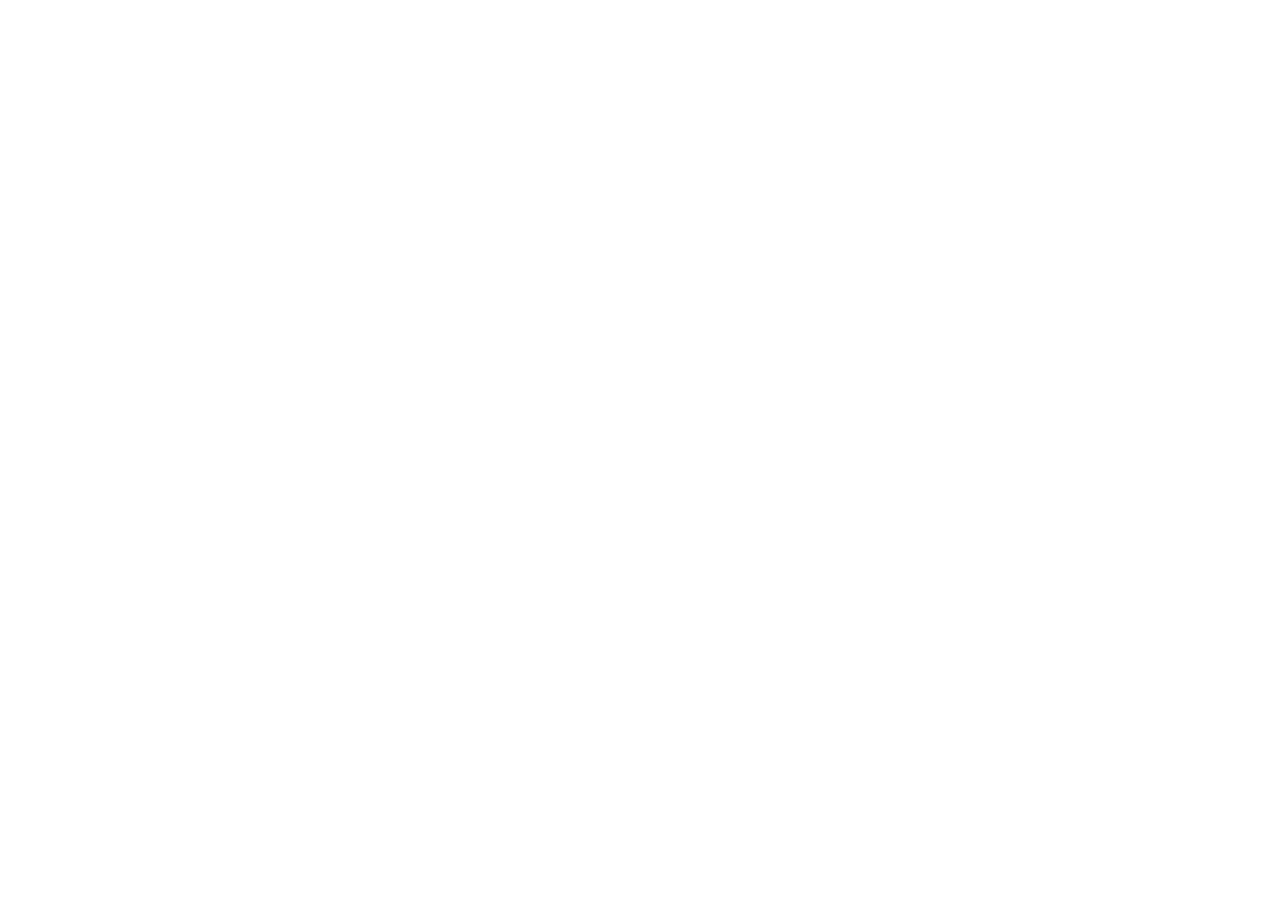
==== ex13_projeto_imovi/index.html @ 213a4020 "Commit inicial" ====
<!DOCTYPE html>
<html lang="pt-br">
  <head>
    <meta charset="UTF-8" />
    <meta http-equiv="X-UA-Compatible" content="IE=edge" />
    <meta name="viewport" content="width=device-width, initial-scale=1.0" />
    <title>iMovi</title>
    <link rel="shortcut icon" href="img/favicon.ico" type="image/x-icon" />
    <!-- Google fonts Lato -->
    <link rel="preconnect" href="https://fonts.googleapis.com" />
    <link rel="preconnect" href="https://fonts.gstatic.com" crossorigin />
    <link
      href="https://fonts.googleapis.com/css2?family=Lato:ital,wght@0,100;0,300;0,400;0,700;0,900;1,100;1,300;1,400;1,700;1,900&display=swap"
      rel="stylesheet"
    />
    <!-- CSS Bootstrap -->
    <link
      href="https://cdn.jsdelivr.net/npm/bootstrap@5.0.2/dist/css/bootstrap.min.css"
      rel="stylesheet"
      integrity="sha384-EVSTQN3/azprG1Anm3QDgpJLIm9Nao0Yz1ztcQTwFspd3yD65VohhpuuCOmLASjC"
      crossorigin="anonymous"
    />
    <!-- Bootstrap Icons -->
    <link
      rel="stylesheet"
      href="https://cdn.jsdelivr.net/npm/bootstrap-icons@1.5.0/font/bootstrap-icons.css"
    />
    <!-- CSS do projeto -->
    <link rel="stylesheet" href="css/styles.css" />
    <!-- JavaScript Bootstrap -->
    <script
      src="https://cdn.jsdelivr.net/npm/bootstrap@5.0.2/dist/js/bootstrap.bundle.min.js"
      integrity="sha384-MrcW6ZMFYlzcLA8Nl+NtUVF0sA7MsXsP1UyJoMp4YLEuNSfAP+JcXn/tWtIaxVXM"
      crossorigin="anonymous"
    ></script>
  </head>
  <body>
    

    <!-- 1ª Digitação (Aqui) -->

   
  </body>
</html>
---- ex13_projeto_imovi/css/styles.css ----
/* 2ª Digitação (Aqui) */
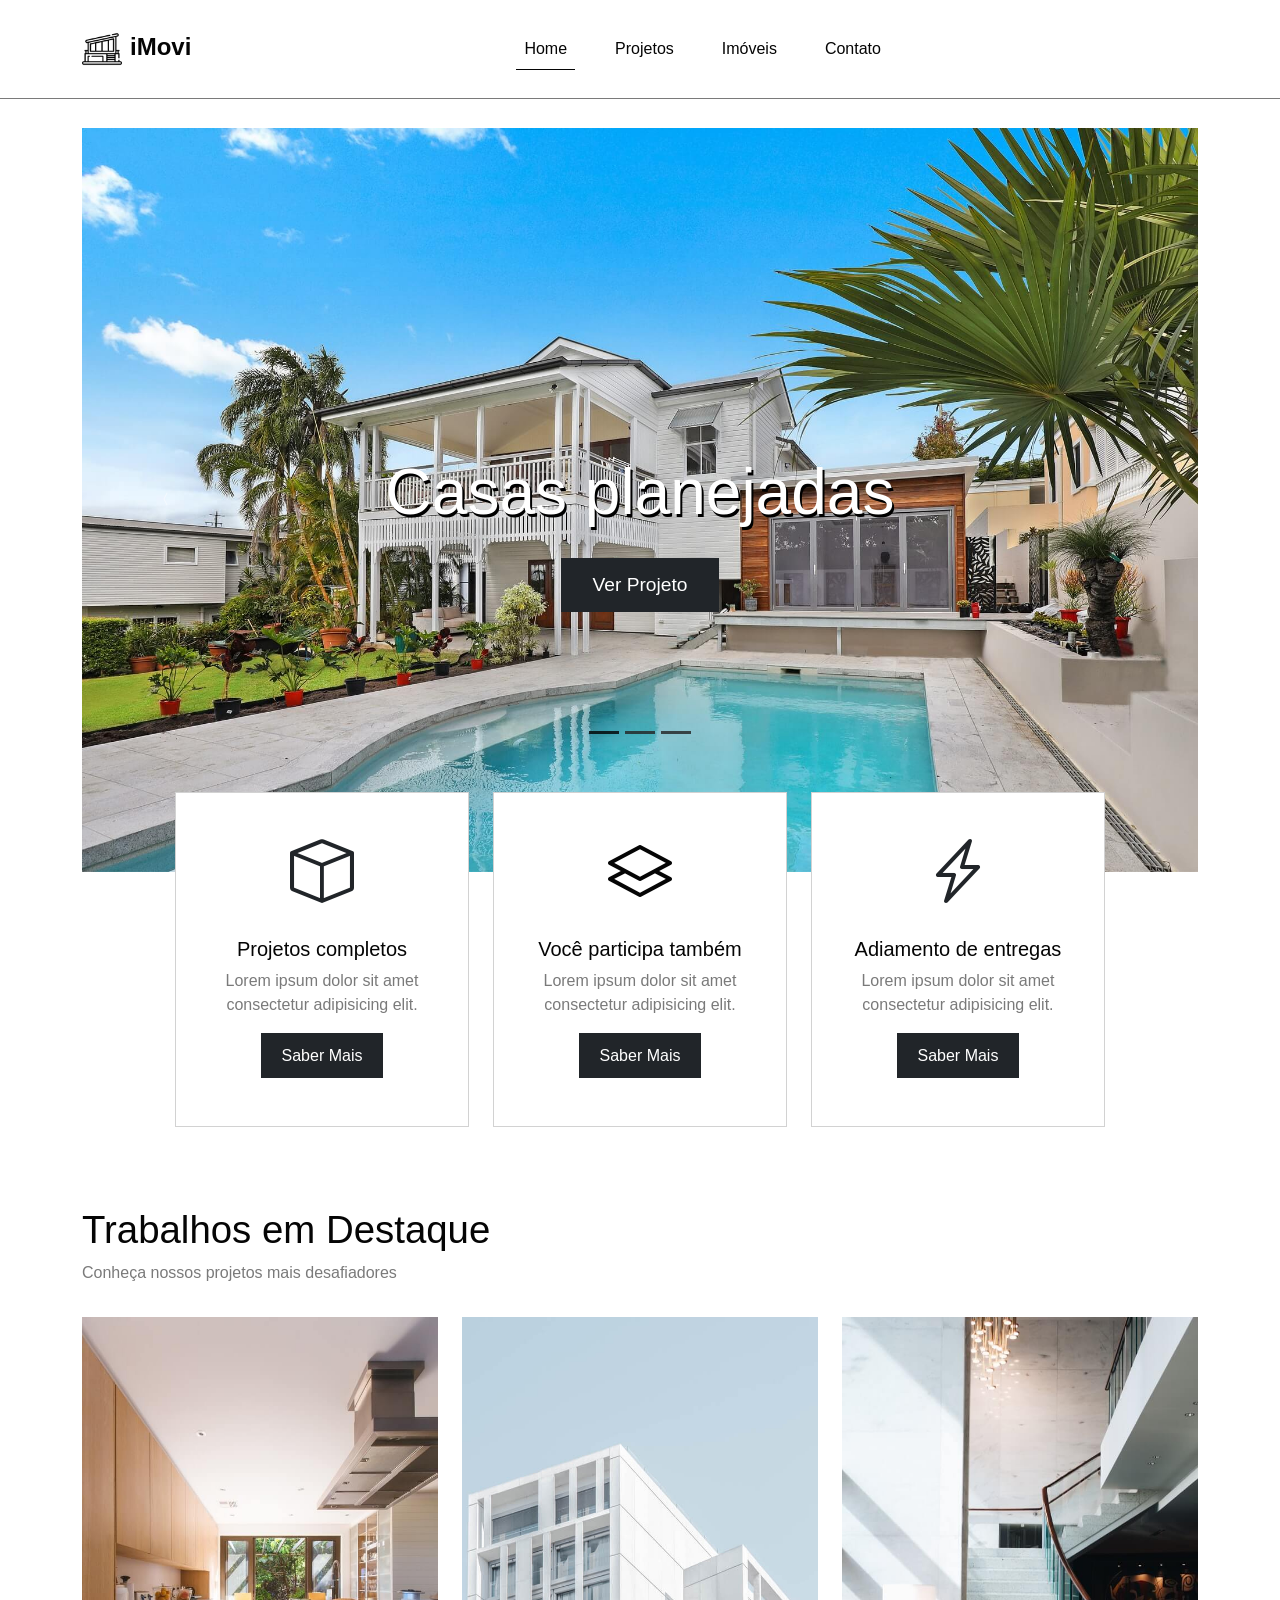
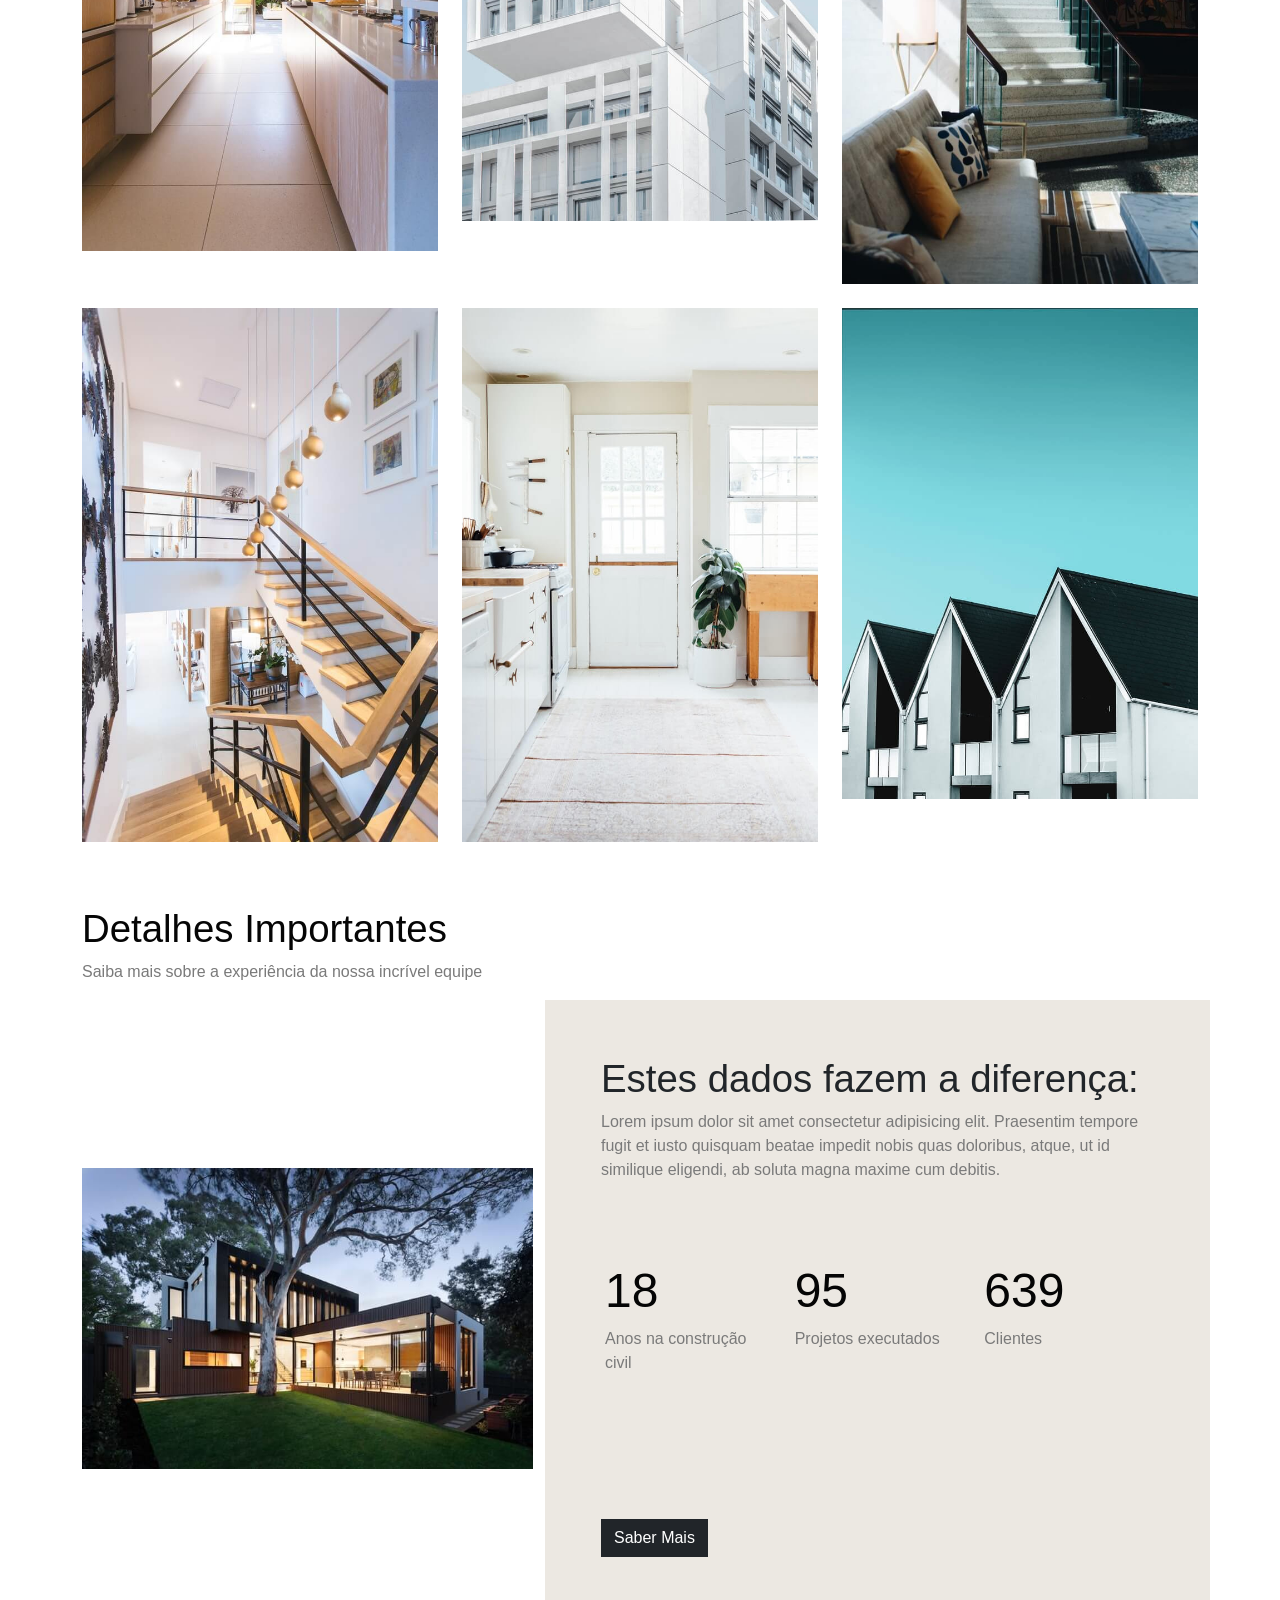
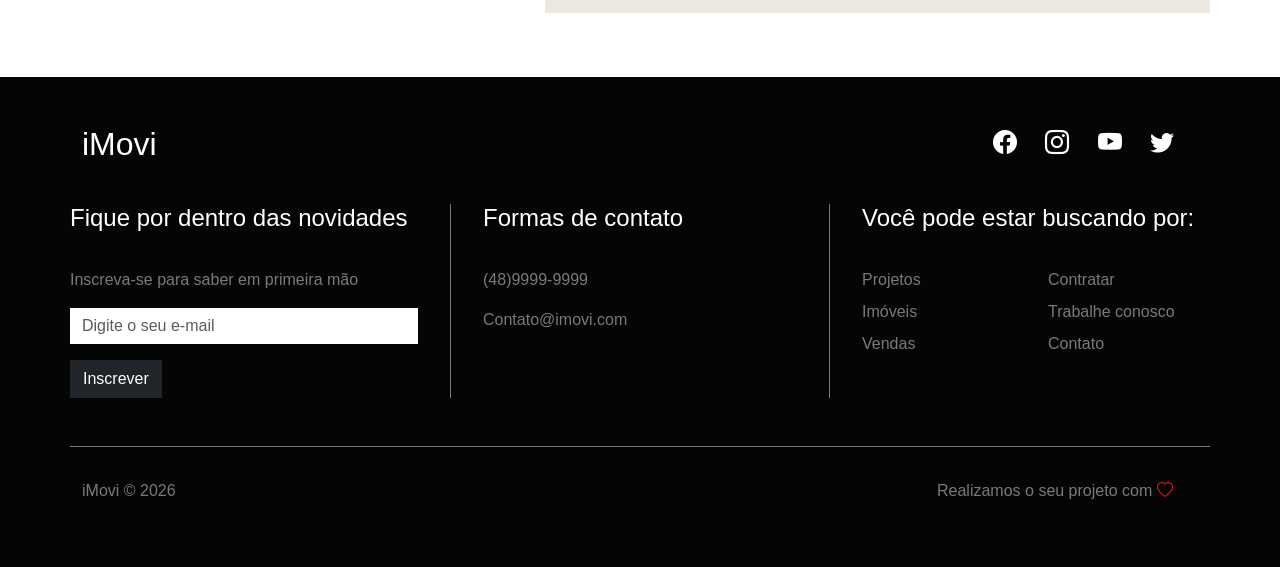
==== commit 49cd410b: "Projeto 13 finalizado" ====
--- a/ex13_projeto_imovi/index.html
+++ b/ex13_projeto_imovi/index.html
@@ -35,10 +35,338 @@
     ></script>
   </head>
   <body>
-    
-
-    <!-- 1ª Digitação (Aqui) -->
-
-   
+    <!-- NAVBAR -->
+    <nav class="navbar navbar-expand-lg fixed-top bg-primary-color" id="navbar">
+      <div class="container py-3">
+        <a class="navbar-brand" href="#">
+          <img src="img/imovi-icon.png" alt="iMovi" />
+          <span>iMovi</span>
+        </a>
+        <button 
+          class="navbar-toggler"
+          type="button"
+          data-bs-toggle="collapse"
+          data-bs-target="#navbar-items"
+          aria-controls="navbar-items"
+          aria-expanded="false"
+          aria-label="Toggle navigation"
+        >
+          <i class="bi bi-list"></i>
+        </button>
+        <div class="collapse navbar-collapse" id="navbar-items">
+          <ul class="navbar-nav me-auto mb-2 mb-lg-0">
+            <li class="nav-item">
+              <a class="nav-link active" aria-current="page" href="#">Home</a>
+            </li>
+            <li class="nav-item">
+              <a class="nav-link" href="#">Projetos</a>
+            </li>
+            <li class="nav-item">
+              <a class="nav-link" href="#">Imóveis</a>
+            </li>
+            <li class="nav-item">
+              <a class="nav-link" href="#">Contato</a>
+            </li>
+          </ul>
+        </div>
+      </div>
+    </nav>
+    <!-- SLIDER -->
+    <div class="container" id="slider-container">
+      <div id="slider" class="carousel slide" data-bs-ride="carousel">
+        <div class="carousel-indicators">
+          <button
+            type="button"
+            data-bs-target="#slider"
+            data-bs-slide-to="0"
+            class="active"
+            aria-current="true"
+            aria-label="Slide 1"
+          ></button>
+          <button
+            type="button"
+            data-bs-target="#slider"
+            data-bs-slide-to="1"
+            aria-label="Slide 2"
+          ></button>
+          <button
+            type="button"
+            data-bs-target="#slider"
+            data-bs-slide-to="2"
+            aria-label="Slide 3"
+          ></button>
+        </div>
+        <div class="carousel-inner">
+          <div class="carousel-item active">
+            <img src="img/banner-1.jpg" class="d-block w-100" alt="Casa 1" />
+            <div class="carousel-caption">
+              <h5>Casas planejadas</h5>
+              <a href="#" class="btn btn-dark">Ver Projeto</a>
+            </div>
+          </div>
+          <div class="carousel-item">
+            <img src="img/banner-2.jpg" class="d-block w-100" alt="Casa 2" />
+            <div class="carousel-caption">
+              <h5>Projetos Complexos</h5>
+              <a href="#" class="btn btn-dark">Ver Projeto</a>
+            </div>
+          </div>
+          <div class="carousel-item">
+            <img src="img/banner-3.jpg" class="d-block w-100" alt="Casa 3" />
+            <div class="carousel-caption">
+              <h5>Projetos Inovadores</h5>
+              <a href="#" class="btn btn-dark">Ver Projeto</a>
+            </div>
+          </div>
+        </div>
+        <button
+          class="carousel-control-prev"
+          type="button"
+          data-bs-target="#slider"
+          data-bs-slide="prev"
+        >
+          <i class="bi bi-chevron-compact-left"></i>
+          <span class="visually-hidden">Previous</span>
+        </button>
+        <button
+          class="carousel-control-next"
+          type="button"
+          data-bs-target="#slider"
+          data-bs-slide="next"
+        >
+          <i class="bi bi-chevron-compact-right"></i>
+          <span class="visually-hidden">Next</span>
+        </button>
+      </div>
+      <div class="col-12 col-md-10 offset-md-1" id="mini-banners">
+        <div class="row">
+          <div class="col-12 col-md-4">
+            <div class="card text-center">
+              <i class="bi bi-box bg-primary-color"></i>
+              <div class="card-body">
+                <h5 class="card-title primary-color">Projetos completos</h5>
+                <p class="card-text secondary-color">
+                  Lorem ipsum dolor sit amet consectetur adipisicing elit.
+                </p>
+                <a href="#" class="btn btn-dark">Saber Mais</a>
+              </div>
+            </div>
+          </div>
+          <div class="col-12 col-md-4">
+            <div class="card text-center">
+              <i class="bi bi-layers primary-color"></i>
+              <div class="card-body">
+                <h5 class="card-title primary-color">Você participa também</h5>
+                <p class="card-text secondary-color">
+                  Lorem ipsum dolor sit amet consectetur adipisicing elit.
+                </p>
+                <a href="#" class="btn btn-dark">Saber Mais</a>
+              </div>
+            </div>
+          </div>
+          <div class="col-12 col-md-4">
+            <div class="card text-center">
+              <i class="bi bi-lightning-charge"></i>
+              <div class="card-body primary-color">
+                <h5 class="card-title primary-color">
+                  Adiamento de entregas
+                </h5>
+                <p class="card-text secondary-color">
+                  Lorem ipsum dolor sit amet consectetur adipisicing elit.
+                </p>
+                <a href="#" class="btn btn-dark">Saber Mais</a>
+              </div>
+            </div>
+          </div>
+        </div>
+      </div>
+    </div>
+    <!-- DESTAQUES -->
+    <div class="container" id="featured-container">
+      <div class="col-12">
+        <h2 class="title primary-color">Trabalhos em Destaque</h2>
+        <p class="subtitle secondary-color">
+          Conheça nossos projetos mais desafiadores
+        </p>
+      </div>
+      <div class="col-12" id="featured-images">
+        <div class="row g-4">
+          <div class="col-12 col-md-4">
+            <img src="img/project-1.jpg" alt="projeto 1" class="img-fluid" />
+            <div class="banner-content">
+              <p class="secondary-color">Categoria</p>
+              <h3>Nome do Projeto</h3>
+            </div>
+          </div>
+          <div class="col-12 col-md-4">
+            <img src="img/project-2.jpg" alt="projeto 2" class="img-fluid" />
+            <div class="banner-content">
+              <p class="secondary-color">Categoria</p>
+              <h3>Nome do Projeto</h3>
+            </div>
+          </div>
+          <div class="col-12 col-md-4">
+            <img src="img/project-3.jpg" alt="projeto 3" class="img-fluid" />
+            <div class="banner-content">
+              <p class="secondary-color">Categoria</p>
+              <h3>Nome do Projeto</h3>
+            </div>
+          </div>
+          <div class="col-12 col-md-4">
+            <img src="img/project-4.jpg" alt="projeto 4" class="img-fluid" />
+            <div class="banner-content">
+              <p class="secondary-color">Categoria</p>
+              <h3>Nome do Projeto</h3>
+            </div>
+          </div>
+          <div class="col-12 col-md-4">
+            <img src="img/project-5.jpg" alt="projeto 5" class="img-fluid" />
+            <div class="banner-content">
+              <p class="secondary-color">Categoria</p>
+              <h3>Nome do Projeto</h3>
+            </div>
+          </div>
+          <div class="col-12 col-md-4">
+            <img src="img/project-6.jpg" alt="projeto 6" class="img-fluid" />
+            <div class="banner-content">
+              <p class="secondary-color">Categoria</p>
+              <h3>Nome do Projeto</h3>
+            </div>
+          </div>
+        </div>
+      </div>
+    </div>
+    <!-- INFO -->
+    <div class="container" id="info-container">
+      <div class="col-12">
+        <h2 class="title primary-color">Detalhes Importantes</h2>
+        <p class="subtitle secondary-color">
+          Saiba mais sobre a experiência da nossa incrível equipe
+        </p>
+      </div>
+      <div class="col-12">
+        <div class="row">
+          <div class="col-12 col-md-5" id="info-banner">
+            <img src="img/infobanner.jpg" alt="Informações" class="img-fluid" />
+          </div>
+          <div class="col-12 col-md-7 bg-secondary-color" id="info-content">
+            <div class="row">
+              <div class="col-12">
+                <h2 class="title">Estes dados fazem a diferença:</h2>
+                <p class="subtitle secondary-color">
+                  Lorem ipsum dolor sit amet consectetur adipisicing elit.
+                  Praesentim tempore fugit et iusto quisquam beatae impedit
+                  nobis quas doloribus, atque, ut id similique eligendi, ab
+                  soluta magna maxime cum debitis.
+                </p>
+              </div>
+              <div class="col-12" id="info-numbers">
+                <div class="row">
+                  <div class="col-4">
+                    <h3 class="primary-color">18</h3>
+                    <p class="secondary-color">Anos na construção civil</p>
+                  </div>
+                  <div class="col-4">
+                    <h3 class="primary-color">95</h3>
+                    <p class="secondary-color">Projetos executados</p>
+                  </div>
+                  <div class="col-4">
+                    <h3 class="primary-color">639</h3>
+                    <p class="secondary-color">Clientes</p>
+                  </div>
+                </div>
+              </div>
+              <div class="col-12">
+                <a class="btn btn-dark">Saber Mais</a>
+              </div>
+            </div>
+          </div>
+        </div>
+      </div>
+    </div>
+    <!-- FOOTER -->
+    <footer class="container-fluid bg-dark-color" id="footer">
+      <div class="container">
+        <div class="row">
+          <!-- FOOTER TOP -->
+          <div class="col-12" id="footer-top">
+            <div class="row justify-content-between">
+              <div class="col-4">
+                <h2>
+                  iMovi
+                </h2>
+              </div>
+              <div class="col-4" id="social-icons">
+                <i class="bi bi-facebook"></i>
+                <i class="bi bi-instagram"></i>
+                <i class="bi bi-youtube"></i>
+                <i class="bi bi-twitter"></i>
+              </div>
+            </div>
+          </div>
+          <!-- FOOTER DETAILS -->
+          <div class="col-12" id="footer-details">
+            <div class="row">
+              <div class="col-12 col-md-4" id="news-container">
+                <h4>Fique por dentro das novidades</h4>
+                <p class="secondary-color">
+                  Inscreva-se para saber em primeira mão
+                </p>
+                <form>
+                  <div class="mb-3">
+                    <input
+                      type="email"
+                      class="form-control"
+                      placeholder="Digite o seu e-mail"
+                    />
+                  </div>
+                  <button class="btn btn-dark">Inscrever</button>
+                </form>
+              </div>
+              <div class="col-12 col-md-4" id="contact-container">
+                <h4>Formas de contato</h4>
+                <p class="secondary-color">(48)9999-9999</p>
+                <p class="secondary-color">Contato@imovi.com</p>
+              </div>
+              <div class="col-12 col-md-4" id="links-container">
+                <div class="row">
+                  <h4>Você pode estar buscando por:</h4>
+                  <div class="col-6">
+                    <ul class="list-unstyled">
+                      <li><a href="#" class="secondary-color">Projetos</a></li>
+                      <li><a href="#" class="secondary-color">Imóveis</a></li>
+                      <li><a href="#" class="secondary-color">Vendas</a></li>
+                    </ul>
+                  </div>
+                  <div class="col-6">
+                    <ul class="list-unstyled">
+                      <li><a href="#" class="secondary-color">Contratar</a></li>
+                      <li>
+                        <a href="#" class="secondary-color">Trabalhe conosco</a>
+                      </li>
+                      <li><a href="#" class="secondary-color">Contato</a></li>
+                    </ul>
+                  </div>
+                </div>
+              </div>
+            </div>
+          </div>
+          <!-- FOOTER BOTTOM -->
+          <div class="col-12" id="footer-bottom">
+            <div class="row justify-content-between">
+              <div class="col-12 col-md-3">
+                <p class="secondary-color">iMovi &copy; 2026</p>
+              </div>
+              <div class="col-12 col-md-3">
+                <p class="secondary-color">
+                  Realizamos o seu projeto com
+                  <i class="bi bi-heart"></i>
+                </p>
+              </div>
+            </div>
+          </div>
+        </div>
+      </div>
+    </footer>
   </body>
 </html>
--- a/ex13_projeto_imovi/css/styles.css
+++ b/ex13_projeto_imovi/css/styles.css
@@ -1 +1,336 @@
-/* 2ª Digitação (Aqui) */+* {
+    font-family: 'Lato', sans-serif;
+}
+
+.bg-primary-color {
+    background-color: #fff;
+}
+
+.bg-secondary-color {
+    background-color: #ece8e2;
+}
+
+.bg-dark-color {
+    background-color: #050505;
+}
+
+.primary-color {
+    color: #050505;
+}
+
+.secondary-color {
+    color: #7a7a7a;
+}
+
+/* NAVBAR */
+#navbar {
+    border-bottom: 1px solid #7a7a7a;
+}
+
+#navbar a {
+    color: #050505;
+}
+
+#navbar a:hover {
+    color: #7a7a7a;
+}
+
+#navbar .active {
+    border-bottom: 1px solid #050505;
+}
+
+.navbar-brand {
+    display: flex;
+}
+
+.navbar-brand img {
+    width: 40px;
+}
+
+.navbar-brand span {
+    font-weight: 700;
+    font-size: 1.5rem;
+    margin-left: 0.5rem;
+}
+
+#navbar-items .navbar-nav {
+    display: flex;
+    justify-content: center;
+    width: 100%;
+}
+
+#navbar-items .nav-item {
+    margin: 0 1em;
+}
+
+/* SLIDER */
+#slider {
+    margin-top: 8em;
+    margin-bottom: 1em;
+}
+
+#slider .carousel-caption {
+    bottom: 3em;
+}
+
+#slider .carousel-caption h5 {
+    font-size: 2.5em;
+    text-shadow: #000 2px 2px;
+}
+
+.btn {
+    border-radius: 0;
+}
+
+#slider .btn {
+    padding: 0.3em 0.8em;
+    font-size: 1em;
+    margin-top: 1em;
+}
+
+.carousel-control-prev,
+.carousel-control-next {
+    opacity: 0.7;
+}
+
+.carousel-control-prev i,
+.carousel-control-next {
+    opacity: 0.7;
+}
+
+.carousel-indicators [data-bs-target] {
+    background-color: #222;
+    opacity: 0.8;
+}
+
+.carousel-indicators .active {
+    background-color: #000;
+}
+
+@media (min-width: 768px) {
+    #slider .carousel-caption {
+        bottom: 15em;
+    }
+    #slider .carousel-caption h5 {
+        font-size: 4em;
+        text-shadow: #000 2px 3px;
+    }
+    #slider .btn {
+        padding: 0.6em 1.6em;
+        font-size: 1.2em;
+        margin-top: 1em;
+    }
+    .carousel-indicators {
+        bottom: 7em;
+    }
+}
+
+/* MINI BANNERS */
+#mini-banners {
+    margin-bottom: 4em;
+}
+
+#mini-banners .card {
+    padding: 2em 0.3em;
+    border-radius: 0;
+}
+
+#mini-banners i {
+    font-size: 4em;
+}
+
+#mini-banners .card-tittle {
+    margim-bottom: 1.5em;
+}
+
+#mini-banners .btn {
+    margim-top: 1.5em;
+    padding: 0.6em 1.2em;
+}
+
+#mini-banners .card {
+    margin-bottom: 1em;
+}
+
+@media (min-width: 768px) {
+    #mini-banners {
+        margin-top: -6em;
+    }
+}
+
+/* DESTAQUES */
+#featured-container {
+    margin-bottom: 4em;
+}
+
+.tittle {
+    font-size: 1.75em;
+    margin-bottom: 0.4em;
+    position: relative;
+}
+
+.tittle:before {
+    width: 75px;
+    border-top: 4px solid #7a7a7a;
+    content: '';
+    position: absolute;
+    bottom: 2em;
+}
+
+#featured-images {
+    margin-top: 2em;
+}
+
+#featured-images .col-md-4 {
+    position: relative;
+    cursor: pointer;
+}
+
+#featured-images .col-md-4:hover > .banner-content {
+    opacity: 0.8;
+}
+
+#featured-images .banner-content {
+    position: absolute;
+    top: 0;
+    left: 0;
+    height: 100%;
+    width: 100%;
+    background-color: #fff;
+    display: flex;
+    align-items: center;
+    justify-content: center;
+    flex-direction: column;
+    opacity: 0.6;
+    transition: 0.5s;
+}
+
+@media (min-width: 768px) {
+    .title {
+        font-size: 2.4em;
+    }
+
+    .title:before {
+        bottom: 1.5em;
+    }
+
+    #featured-images .banner-content {
+        opacity: 0;
+    }
+}
+
+/* INFO */
+#info-content {
+    margin-bottom: 4em;
+    padding: 4em 1em;
+}
+
+#info-numbers {
+    margin-bottom: 4em;
+    padding: 4em 1em;
+}
+
+#info-banner {
+    align-items: center;
+    display: flex;
+    margin-bottom: 2.5em;
+}
+
+#info-numbers h3 {
+    font-size: 3em;
+}
+
+@media (min-width: 768px) {
+    #info-content {
+        padding: 3.5em;
+    }
+}
+
+/* FOOTER TOP */
+#footer {
+    padding: 3em 2em;
+}
+
+#footer-top {
+    margin-bottom: 2em;
+}
+
+#footer-top,
+#footer-top i {
+    color: #fff;
+}
+
+#social-icons {
+    text-align: right;
+}
+
+#social-icons i {
+    margin-right: 1em;
+    font-size: 1.5em;
+    cursor: pointer;
+}
+
+#social-icons i:hover {
+    color: #7a7a7a;
+}
+
+/* FOOTER DETAILS */
+#footer-details {
+    margin-bottom: 3em;
+}
+
+#news-container,
+#contact-container,
+#links-container {
+    padding: 0;
+    border: 0;
+    margim-bottom: 2em;
+}
+
+#footer-details h4 {
+    color: #fff;
+    margin-bottom: 1.5em;
+}
+
+#news-container input {
+    border-radius: 0;
+    border: none;
+}
+
+#links-container li {
+    margin-bottom: 0.5em;
+}
+
+#links-container a {
+    text-decoration: none;
+}
+
+#links-container a:hover {
+    color: #fff;
+}
+
+/* FOOTER BOTTOM */
+#footer-bottom {
+    border-top: 1px solid #7a7a7a;
+    padding-top: 2em;
+}
+
+#footer-bottom i {
+    color: #e61e10;
+}
+
+@media (min-width: 768px) {
+    #news-container {
+        padding-right: 2em;
+    }
+
+    #contact-container {
+        padding: 0 2em;
+        border-left: 1px solid #7a7a7a;
+        border-right: 1px solid #7a7a7a;
+    }
+
+    #links-container {
+        padding-left: 2em;
+    }
+}
